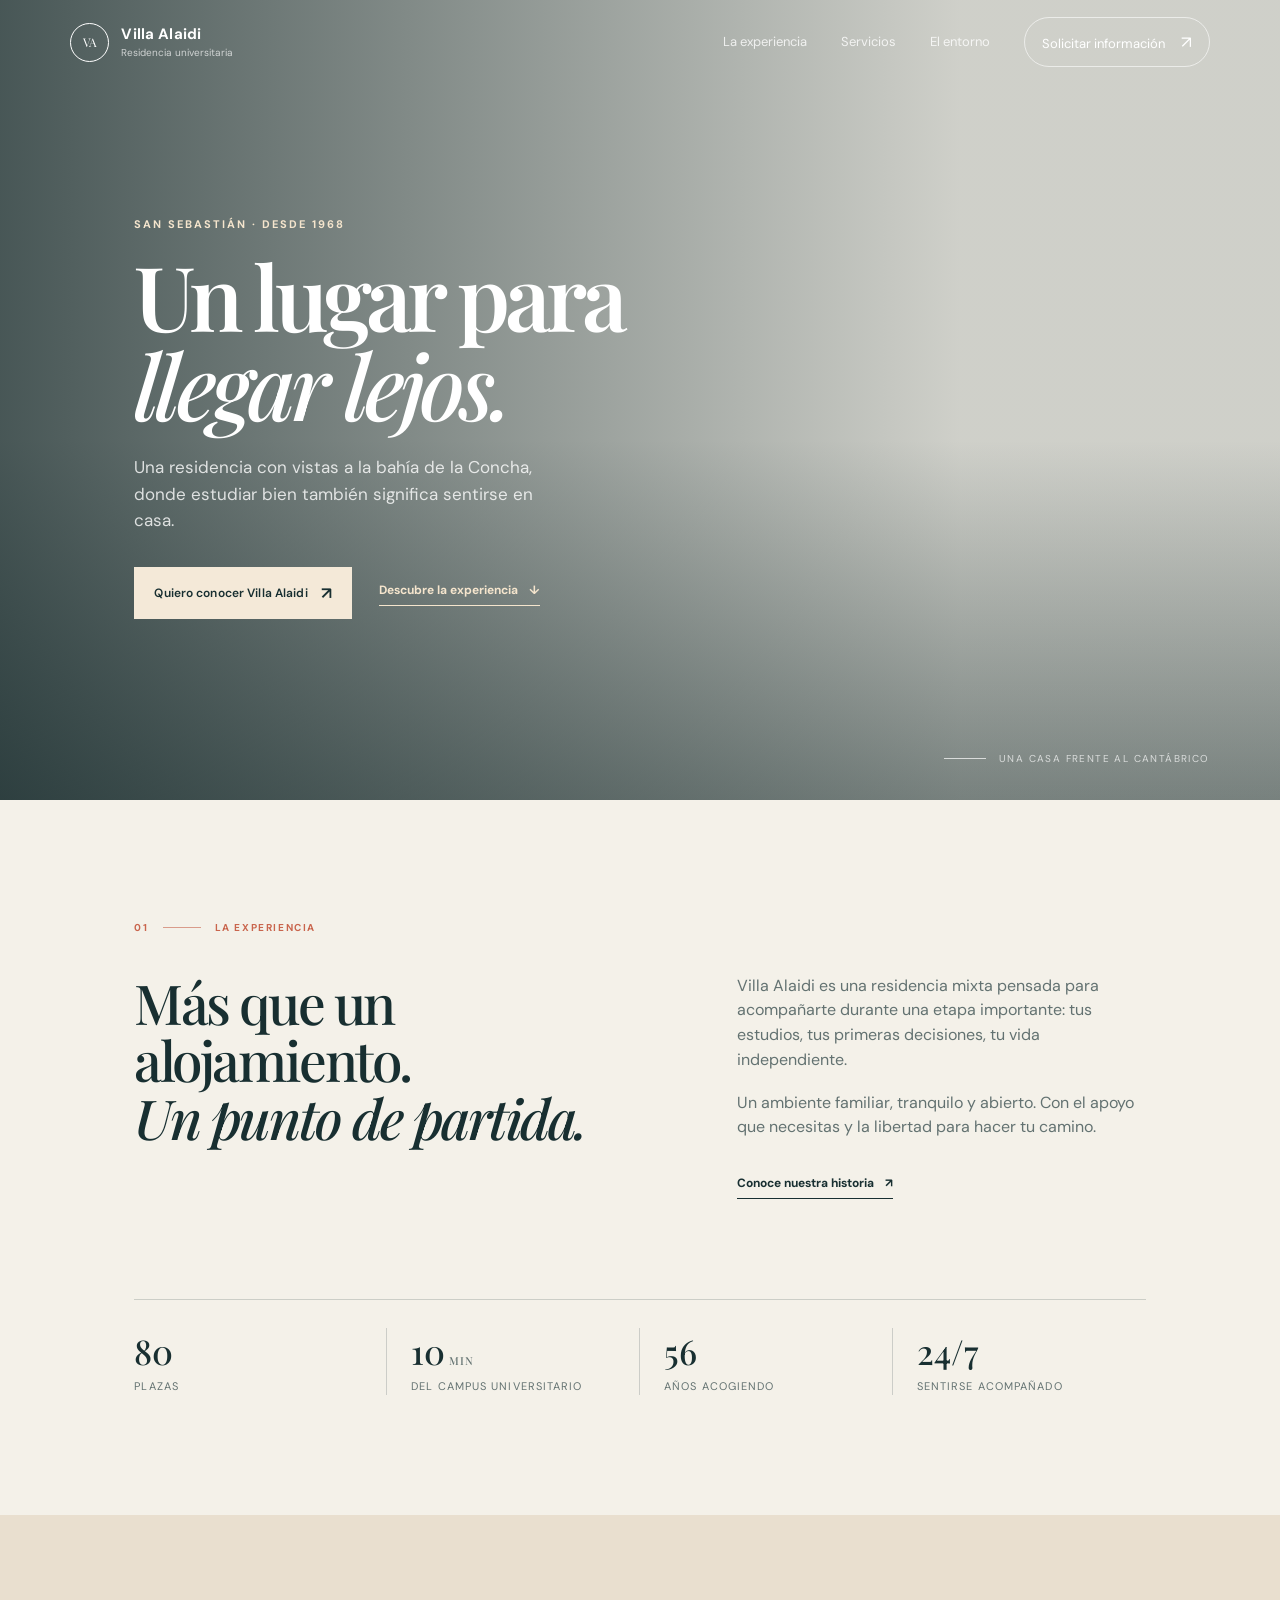
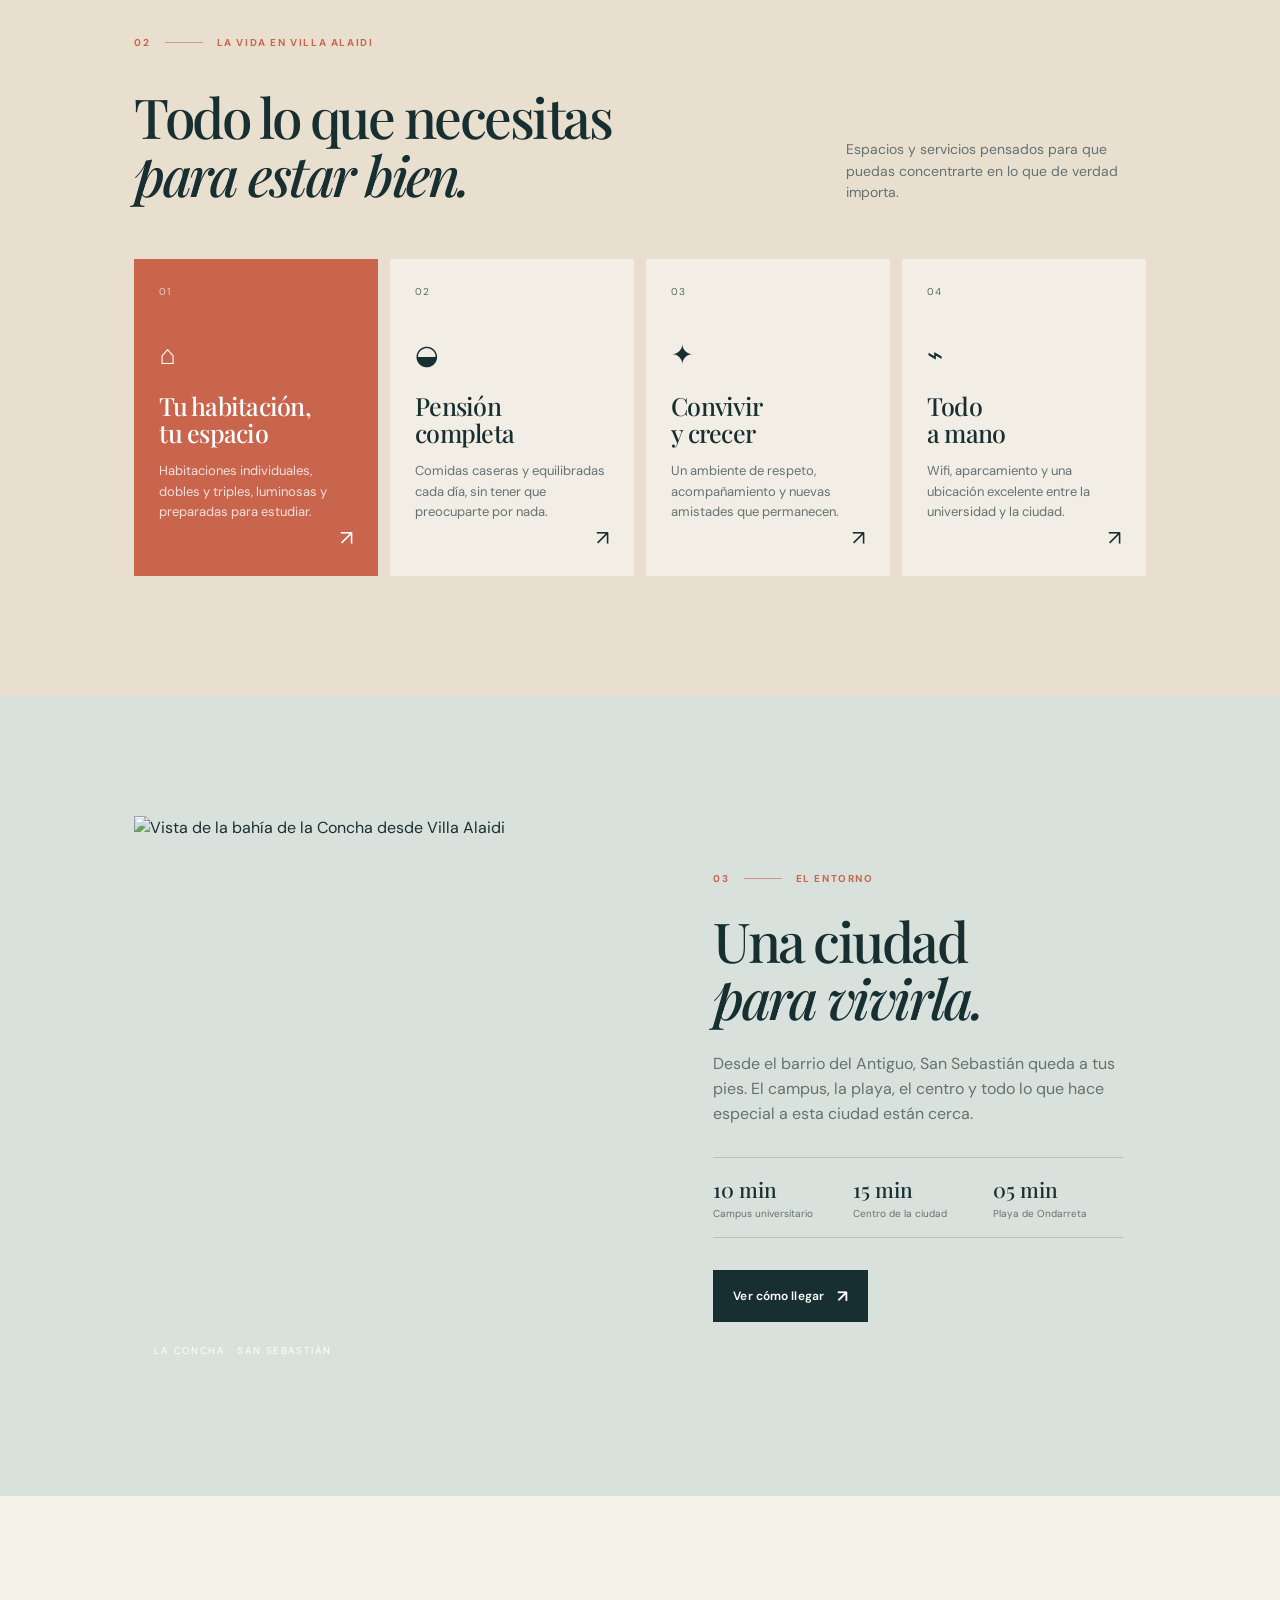
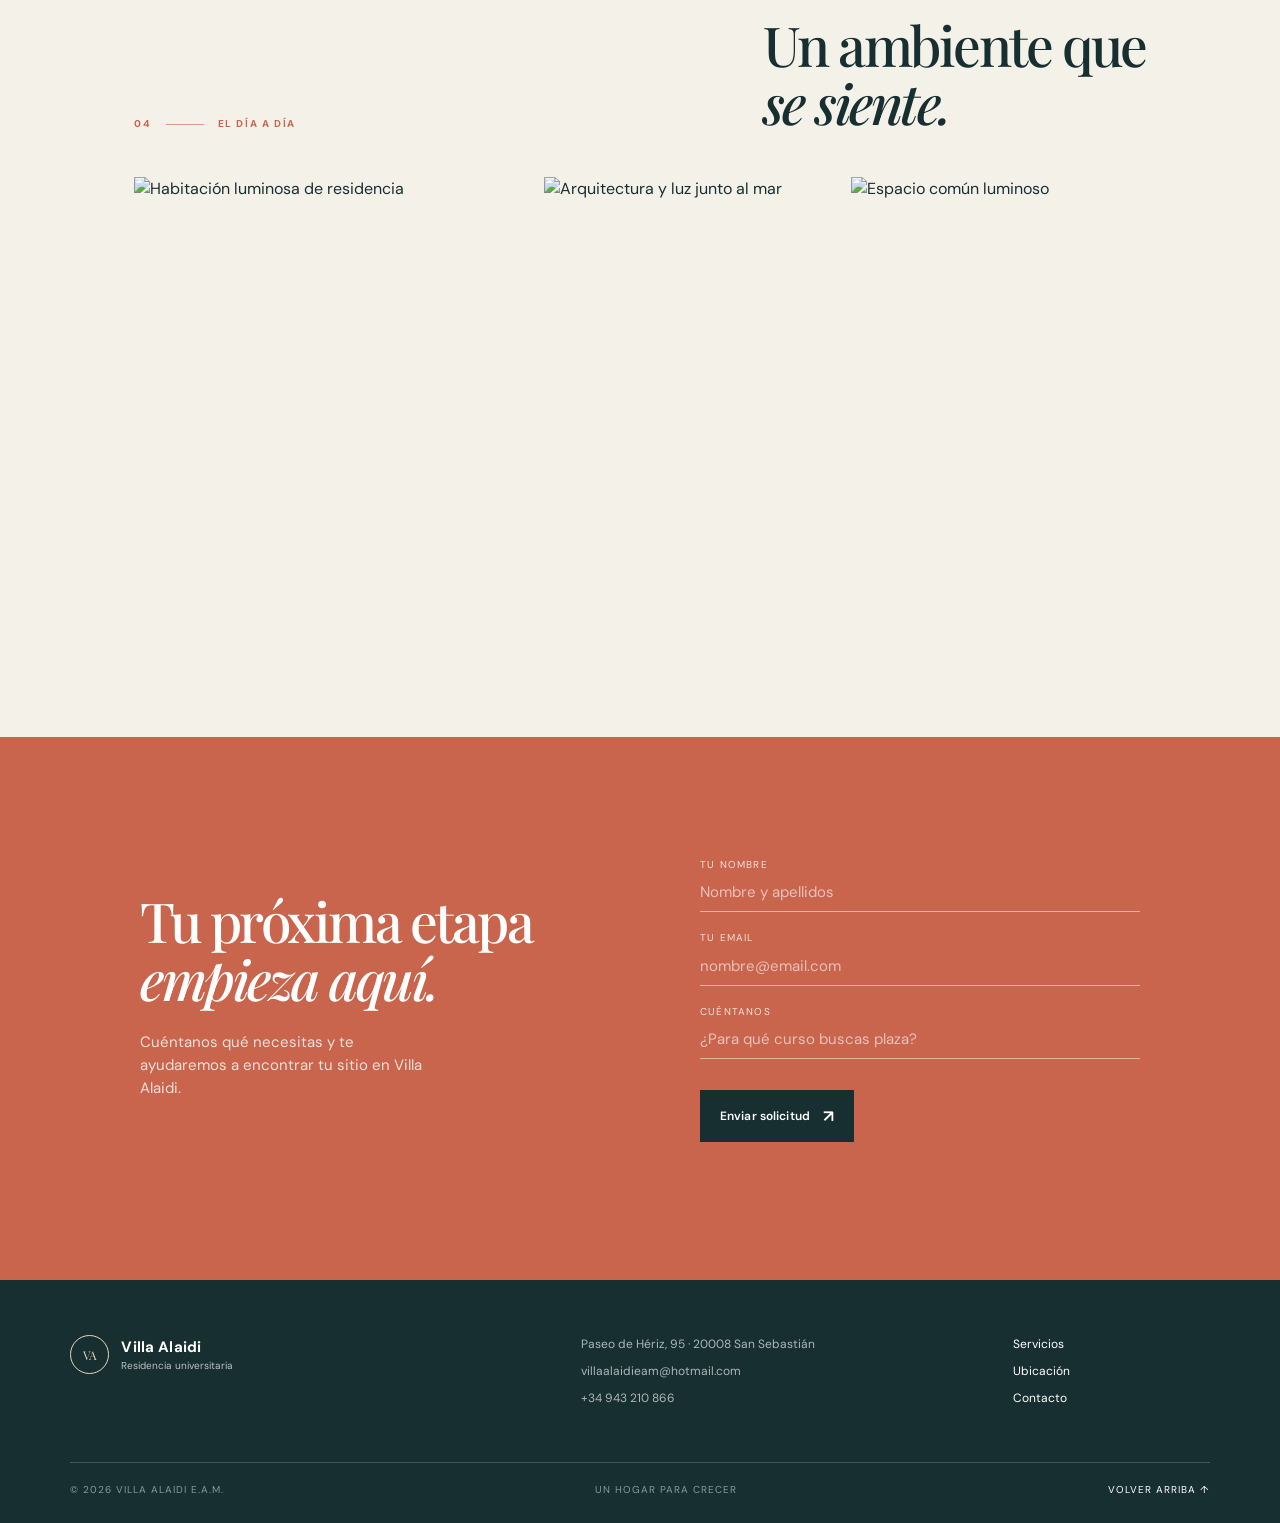
==== index.html @ e652804f "primera version" ====
<!doctype html>
<html lang="es">
<head>
  <meta charset="UTF-8">
  <meta name="viewport" content="width=device-width, initial-scale=1.0">
  <meta name="description" content="Villa Alaidi, residencia universitaria en San Sebastián. Más que alojamiento: un lugar para estudiar, convivir y crecer.">
  <title>Villa Alaidi | Residencia universitaria en San Sebastián</title>
  <link rel="preconnect" href="https://fonts.googleapis.com">
  <link rel="preconnect" href="https://fonts.gstatic.com" crossorigin>
  <link href="https://fonts.googleapis.com/css2?family=DM+Sans:wght@400;500;600;700&family=Playfair+Display:wght@500;600;700&display=swap" rel="stylesheet">
  <link rel="stylesheet" href="style.css">
</head>
<body>
  <header class="site-header" id="inicio">
    <a class="brand" href="#inicio" aria-label="Villa Alaidi, inicio">
      <span class="brand-mark" aria-hidden="true">VA</span>
      <span><strong>Villa Alaidi</strong><small>Residencia universitaria</small></span>
    </a>
    <button class="menu-toggle" aria-label="Abrir menú" aria-expanded="false"><span></span><span></span></button>
    <nav class="main-nav" aria-label="Navegación principal">
      <a href="#experiencia">La experiencia</a>
      <a href="#servicios">Servicios</a>
      <a href="#entorno">El entorno</a>
      <a class="nav-action" href="#contacto">Solicitar información <span aria-hidden="true">↗</span></a>
    </nav>
  </header>

  <main>
    <section class="hero">
      <div class="hero-image"></div>
      <div class="hero-overlay"></div>
      <div class="hero-content">
        <p class="eyebrow light">San Sebastián · Desde 1968</p>
        <h1>Un lugar para<br><em>llegar lejos.</em></h1>
        <p class="hero-copy">Una residencia con vistas a la bahía de la Concha, donde estudiar bien también significa sentirse en casa.</p>
        <div class="hero-actions">
          <a class="button button-light" href="#contacto">Quiero conocer Villa Alaidi <span>↗</span></a>
          <a class="text-link light" href="#experiencia">Descubre la experiencia <span>↓</span></a>
        </div>
      </div>
      <div class="hero-note"><span class="scroll-line"></span><span>Una casa frente al Cantábrico</span></div>
    </section>

    <section class="intro section-pad" id="experiencia">
      <div class="section-kicker"><span>01</span><span class="rule"></span><span>La experiencia</span></div>
      <div class="intro-grid">
        <div><h2>Más que un alojamiento.<br><em>Un punto de partida.</em></h2></div>
        <div class="intro-text"><p>Villa Alaidi es una residencia mixta pensada para acompañarte durante una etapa importante: tus estudios, tus primeras decisiones, tu vida independiente.</p><p>Un ambiente familiar, tranquilo y abierto. Con el apoyo que necesitas y la libertad para hacer tu camino.</p><a class="text-link dark" href="#contacto">Conoce nuestra historia <span>↗</span></a></div>
      </div>
      <div class="stat-row">
        <div class="stat"><strong>80</strong><span>plazas</span></div>
        <div class="stat"><strong>10<span class="unit"> min</span></strong><span>del campus universitario</span></div>
        <div class="stat"><strong>56</strong><span>años acogiendo</span></div>
        <div class="stat"><strong>24/7</strong><span>sentirse acompañado</span></div>
      </div>
    </section>

    <section class="services section-pad" id="servicios">
      <div class="section-kicker"><span>02</span><span class="rule"></span><span>La vida en Villa Alaidi</span></div>
      <div class="section-heading"><h2>Todo lo que necesitas<br><em>para estar bien.</em></h2><p>Espacios y servicios pensados para que puedas concentrarte en lo que de verdad importa.</p></div>
      <div class="service-grid">
        <article class="service-card featured"><span class="service-number">01</span><span class="service-icon">⌂</span><h3>Tu habitación,<br>tu espacio</h3><p>Habitaciones individuales, dobles y triples, luminosas y preparadas para estudiar.</p><a href="#contacto" aria-label="Saber más sobre habitaciones">↗</a></article>
        <article class="service-card"><span class="service-number">02</span><span class="service-icon">◒</span><h3>Pensión<br>completa</h3><p>Comidas caseras y equilibradas cada día, sin tener que preocuparte por nada.</p><a href="#contacto" aria-label="Saber más sobre pensión completa">↗</a></article>
        <article class="service-card"><span class="service-number">03</span><span class="service-icon">✦</span><h3>Convivir<br>y crecer</h3><p>Un ambiente de respeto, acompañamiento y nuevas amistades que permanecen.</p><a href="#contacto" aria-label="Saber más sobre convivencia">↗</a></article>
        <article class="service-card"><span class="service-number">04</span><span class="service-icon">⌁</span><h3>Todo<br>a mano</h3><p>Wifi, aparcamiento y una ubicación excelente entre la universidad y la ciudad.</p><a href="#contacto" aria-label="Saber más sobre ubicación y servicios">↗</a></article>
      </div>
    </section>

    <section class="place section-pad" id="entorno">
      <div class="place-image"><img src="https://www.villa-alaidi.com/images/panora01.jpg" alt="Vista de la bahía de la Concha desde Villa Alaidi" loading="lazy"><span class="image-label">La Concha · San Sebastián</span></div>
      <div class="place-copy"><div class="section-kicker"><span>03</span><span class="rule"></span><span>El entorno</span></div><h2>Una ciudad<br><em>para vivirla.</em></h2><p>Desde el barrio del Antiguo, San Sebastián queda a tus pies. El campus, la playa, el centro y todo lo que hace especial a esta ciudad están cerca.</p><div class="distance-list"><div><strong>10 min</strong><span>Campus universitario</span></div><div><strong>15 min</strong><span>Centro de la ciudad</span></div><div><strong>05 min</strong><span>Playa de Ondarreta</span></div></div><a class="button button-dark" href="https://maps.google.com/?q=Paseo+de+Hériz+95+San+Sebastián" target="_blank" rel="noreferrer">Ver cómo llegar <span>↗</span></a></div>
    </section>

    <section class="gallery section-pad"><div class="gallery-heading"><div class="section-kicker"><span>04</span><span class="rule"></span><span>El día a día</span></div><h2>Un ambiente que<br><em>se siente.</em></h2></div><div class="gallery-grid"><div class="gallery-tall"><img src="https://images.unsplash.com/photo-1522771739844-6a9f6d5f14af?auto=format&fit=crop&w=1000&q=85" alt="Habitación luminosa de residencia" loading="lazy"></div><div><img src="https://images.unsplash.com/photo-1518005020951-eccb494ad742?auto=format&fit=crop&w=1000&q=85" alt="Arquitectura y luz junto al mar" loading="lazy"></div><div><img src="https://images.unsplash.com/photo-1497366754035-f200968a6e72?auto=format&fit=crop&w=1000&q=85" alt="Espacio común luminoso" loading="lazy"></div></div></section>

    <section class="contact section-pad" id="contacto"><div class="contact-inner"><div><p class="eyebrow">¿Empezamos?</p><h2>Tu próxima etapa<br><em>empieza aquí.</em></h2><p class="contact-lead">Cuéntanos qué necesitas y te ayudaremos a encontrar tu sitio en Villa Alaidi.</p></div><form class="contact-form"><label>Tu nombre<input type="text" name="name" placeholder="Nombre y apellidos" required></label><label>Tu email<input type="email" name="email" placeholder="nombre@email.com" required></label><label>Cuéntanos<input type="text" name="message" placeholder="¿Para qué curso buscas plaza?" required></label><button class="button button-dark" type="submit">Enviar solicitud <span>↗</span></button><p class="form-note" role="status"></p></form></div></section>
  </main>

  <footer class="site-footer"><div class="footer-top"><a class="brand brand-footer" href="#inicio"><span class="brand-mark">VA</span><span><strong>Villa Alaidi</strong><small>Residencia universitaria</small></span></a><div class="footer-address"><span>Paseo de Hériz, 95 · 20008 San Sebastián</span><a href="mailto:villaalaidieam@hotmail.com">villaalaidieam@hotmail.com</a><a href="tel:+34943210866">+34 943 210 866</a></div><div class="footer-links"><a href="#servicios">Servicios</a><a href="#entorno">Ubicación</a><a href="#contacto">Contacto</a></div></div><div class="footer-bottom"><span>© <span id="year"></span> Villa Alaidi E.A.M.</span><span>Un hogar para crecer</span><a href="#inicio">Volver arriba ↑</a></div></footer>
  <script src="script.js"></script>
</body>
</html>
---- style.css ----
:root{--ink:#182f31;--muted:#637271;--paper:#f4f1e9;--sand:#e4d5bc;--coral:#c9654d;--line:rgba(24,47,49,.18);--serif:'Playfair Display',Georgia,serif;--sans:'DM Sans',sans-serif}*{box-sizing:border-box}html{scroll-behavior:smooth}body{margin:0;background:var(--paper);color:var(--ink);font-family:var(--sans);font-size:16px;line-height:1.55}a{color:inherit;text-decoration:none}img{display:block;width:100%;object-fit:cover}.site-header{height:84px;padding:0 5.5vw;display:flex;align-items:center;justify-content:space-between;position:absolute;z-index:5;top:0;left:0;right:0;color:#fff}.brand{display:flex;align-items:center;gap:12px}.brand-mark{width:39px;height:39px;border:1px solid currentColor;border-radius:50%;display:grid;place-items:center;font-family:var(--serif);font-size:12px;letter-spacing:-.04em}.brand strong,.brand small{display:block;line-height:1.1}.brand strong{font-size:15px;letter-spacing:.01em}.brand small{font-size:10px;opacity:.7;margin-top:4px}.main-nav{display:flex;align-items:center;gap:34px;font-size:13px}.main-nav>a:not(.nav-action){opacity:.8}.nav-action{border:1px solid rgba(255,255,255,.6);padding:11px 17px;border-radius:30px}.nav-action span,.button span{margin-left:13px;font-size:17px}.menu-toggle{display:none;background:none;border:0;color:inherit}.hero{height:min(800px,100vh);min-height:690px;position:relative;color:#fff;overflow:hidden}.hero-image{position:absolute;inset:0;background:url('https://www.villa-alaidi.com/images/panora01.jpg') center/cover;transform:scale(1.02)}.hero-overlay{position:absolute;inset:0;background:linear-gradient(90deg,rgba(14,35,37,.75),rgba(14,35,37,.16) 75%),linear-gradient(0deg,rgba(13,33,34,.45),transparent 45%)}.hero-content{position:absolute;top:27%;left:10.5%;max-width:620px}.eyebrow{font-size:11px;text-transform:uppercase;letter-spacing:.18em;font-weight:700;color:var(--coral);margin:0 0 18px}.light{color:#f5e5cd}.hero h1{font:600 clamp(54px,7vw,100px)/.99 var(--serif);letter-spacing:-.055em;margin:0 0 26px}.hero h1 em,.section-heading em,.intro h2 em,.place h2 em,.gallery h2 em,.contact h2 em{font-style:italic;font-weight:500}.hero-copy{max-width:400px;color:rgba(255,255,255,.8);font-size:17px;margin:0 0 34px}.hero-actions{display:flex;align-items:center;gap:27px}.button{display:inline-flex;align-items:center;justify-content:space-between;padding:15px 20px;border:0;font:600 12px var(--sans);cursor:pointer;letter-spacing:.01em}.button-light{background:#f4e9d8;color:var(--ink)}.button-dark{background:var(--ink);color:#fff}.text-link{font-size:12px;font-weight:700;display:inline-flex;gap:11px;align-items:center;border-bottom:1px solid currentColor;padding-bottom:5px}.hero-note{position:absolute;right:5.5%;bottom:34px;display:flex;gap:13px;align-items:center;font-size:10px;text-transform:uppercase;letter-spacing:.14em;color:rgba(255,255,255,.7)}.scroll-line{height:1px;width:42px;background:currentColor}.section-pad{padding:120px 10.5%}.section-kicker{display:flex;gap:14px;align-items:center;color:var(--coral);font-size:10px;text-transform:uppercase;letter-spacing:.16em;font-weight:700;margin-bottom:38px}.rule{height:1px;width:38px;background:var(--coral);opacity:.6}.intro{background:var(--paper)}.intro-grid{display:grid;grid-template-columns:1.2fr 1fr;gap:11%;margin-bottom:100px}.intro h2,.section-heading h2,.place h2,.gallery h2,.contact h2{font:500 clamp(40px,4.3vw,65px)/1.05 var(--serif);letter-spacing:-.045em;margin:0}.intro-text{max-width:440px;color:var(--muted);font-size:16px}.intro-text p{margin:0 0 18px}.text-link.dark{color:var(--ink);margin-top:16px}.stat-row{border-top:1px solid var(--line);display:grid;grid-template-columns:repeat(4,1fr);padding-top:28px}.stat{display:flex;flex-direction:column;gap:4px;border-right:1px solid var(--line);padding-left:24px}.stat:first-child{padding-left:0}.stat:last-child{border:0}.stat strong{font:500 34px var(--serif)}.stat .unit{font-size:16px}.stat span:last-child{font-size:11px;color:var(--muted);text-transform:uppercase;letter-spacing:.1em}.services{background:#e9dfcf}.section-heading{display:flex;justify-content:space-between;align-items:flex-end;margin-bottom:55px}.section-heading p{max-width:300px;margin:0;color:var(--muted);font-size:14px}.service-grid{display:grid;grid-template-columns:repeat(4,1fr);gap:12px}.service-card{min-height:310px;padding:25px 25px 22px;background:#f3eee5;position:relative;display:flex;flex-direction:column}.service-card.featured{background:var(--coral);color:#fff}.service-number{font-size:10px;letter-spacing:.1em;opacity:.7}.service-icon{font-size:27px;margin:34px 0 18px}.service-card h3{font:500 25px/1.06 var(--serif);letter-spacing:-.03em;margin:0 0 15px}.service-card p{color:var(--muted);font-size:13px;margin:0;max-width:190px}.featured p{color:rgba(255,255,255,.8)}.service-card>a{margin-top:auto;font-size:21px;align-self:flex-end}.place{display:grid;grid-template-columns:1.05fr .95fr;gap:10%;align-items:center;background:#d9e1dc}.place-image{position:relative}.place-image img{height:560px;filter:saturate(.8)}.image-label{position:absolute;bottom:18px;left:20px;color:#fff;font-size:10px;text-transform:uppercase;letter-spacing:.14em}.place-copy{max-width:410px}.place-copy .section-kicker{margin-bottom:25px}.place-copy h2{margin-bottom:25px}.place-copy>p{color:var(--muted);margin-bottom:30px}.distance-list{display:grid;grid-template-columns:repeat(3,1fr);border-top:1px solid var(--line);border-bottom:1px solid var(--line);padding:17px 0;margin-bottom:32px;gap:10px}.distance-list div{display:flex;flex-direction:column}.distance-list strong{font:500 21px var(--serif)}.distance-list span{font-size:10px;line-height:1.3;color:var(--muted);margin-top:4px}.gallery{background:#f4f1e9}.gallery-heading{display:flex;justify-content:space-between;align-items:end;margin-bottom:45px}.gallery-heading .section-kicker{margin:0}.gallery-grid{display:grid;grid-template-columns:1.35fr 1fr 1fr;gap:12px}.gallery-grid img{height:300px}.gallery-grid .gallery-tall img{height:440px}.gallery-grid>div{overflow:hidden}.gallery-grid img{transition:transform .5s}.gallery-grid div:hover img{transform:scale(1.04)}.contact{background:var(--coral);color:#fff}.contact-inner{display:grid;grid-template-columns:1fr 1fr;gap:12%;max-width:1000px;margin:auto}.contact h2{color:#fff;margin-bottom:23px}.contact-lead{max-width:300px;color:rgba(255,255,255,.8);font-size:15px}.contact-form{display:flex;flex-direction:column;gap:18px}.contact-form label{font-size:10px;text-transform:uppercase;letter-spacing:.12em;color:rgba(255,255,255,.8)}.contact-form input{display:block;width:100%;border:0;border-bottom:1px solid rgba(255,255,255,.5);background:transparent;padding:10px 0 9px;color:#fff;font:15px var(--sans);outline:0}.contact-form input::placeholder{color:rgba(255,255,255,.6)}.contact-form input:focus{border-color:#fff}.contact-form .button{align-self:flex-start;margin-top:13px}.form-note{font-size:12px;margin:0}.site-footer{background:var(--ink);color:#fff;padding:55px 5.5% 25px}.footer-top{display:grid;grid-template-columns:1.2fr 1fr .5fr;gap:40px;padding-bottom:55px}.footer-address,.footer-links{display:flex;flex-direction:column;gap:8px;color:rgba(255,255,255,.65);font-size:12px}.footer-links a{color:#fff}.footer-bottom{border-top:1px solid rgba(255,255,255,.18);padding-top:19px;display:flex;justify-content:space-between;color:rgba(255,255,255,.5);font-size:10px;text-transform:uppercase;letter-spacing:.1em}.footer-bottom a{color:#fff}.brand-footer{align-self:start}.brand-footer .brand-mark{color:var(--sand)}
@media(max-width:800px){.site-header{height:72px;padding:0 6%}.menu-toggle{display:flex;flex-direction:column;gap:5px;padding:10px}.menu-toggle span{display:block;width:23px;height:1px;background:currentColor}.main-nav{display:none;position:absolute;top:72px;left:0;right:0;background:var(--ink);padding:24px 6%;flex-direction:column;align-items:flex-start;gap:20px}.main-nav.open{display:flex}.nav-action{width:100%;text-align:center}.hero{min-height:680px}.hero-content{top:25%;left:8%;right:8%}.hero h1{font-size:61px}.hero-copy{font-size:15px;max-width:330px}.hero-actions{align-items:flex-start;flex-direction:column;gap:20px}.hero-note{right:8%;bottom:25px}.section-pad{padding:80px 8%}.intro-grid,.place,.contact-inner{grid-template-columns:1fr;gap:38px}.intro-grid{margin-bottom:65px}.intro h2,.section-heading h2,.place h2,.gallery h2,.contact h2{font-size:46px}.stat-row{grid-template-columns:repeat(2,1fr);gap:28px 0}.stat:nth-child(3){padding-left:0}.stat:nth-child(2){border-right:0}.section-heading{display:block}.section-heading p{margin-top:22px}.service-grid{grid-template-columns:repeat(2,1fr)}.service-card{min-height:280px;padding:20px}.service-card h3{font-size:22px}.place-image img{height:360px}.place-copy{max-width:none}.gallery-heading{display:block}.gallery-heading .section-kicker{margin-bottom:30px}.gallery-grid{grid-template-columns:1fr 1fr}.gallery-grid .gallery-tall{grid-column:span 2}.gallery-grid .gallery-tall img{height:310px}.gallery-grid img{height:220px}.contact-inner{gap:45px}.footer-top{grid-template-columns:1fr 1fr;gap:35px}.brand-footer{grid-column:span 2}.footer-bottom{gap:12px;flex-wrap:wrap}.footer-bottom span:nth-child(2){display:none}}
@media(max-width:440px){.hero h1{font-size:52px}.button{font-size:11px}.service-grid{grid-template-columns:1fr}.service-card{min-height:240px}.stat strong{font-size:29px}.stat span:last-child{font-size:9px}.footer-top{grid-template-columns:1fr}.brand-footer{grid-column:auto}.footer-links{margin-top:5px}}
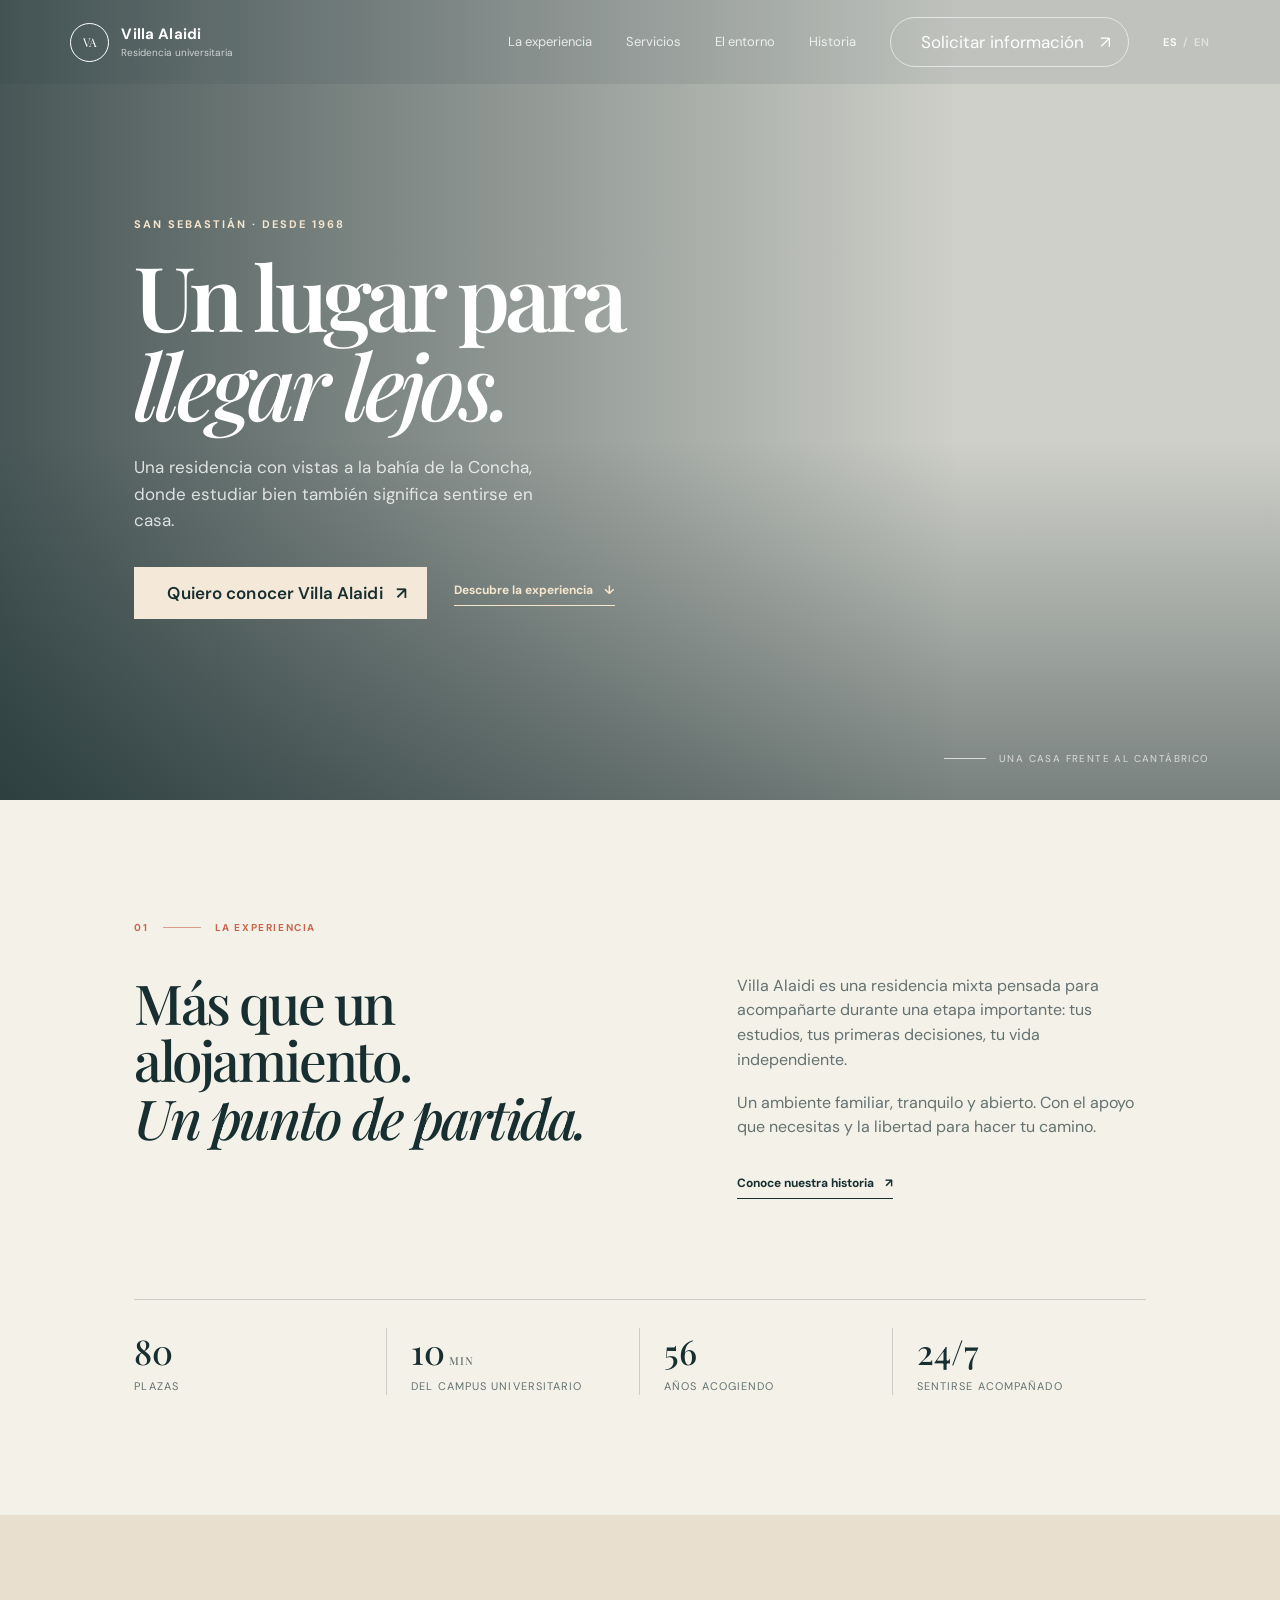
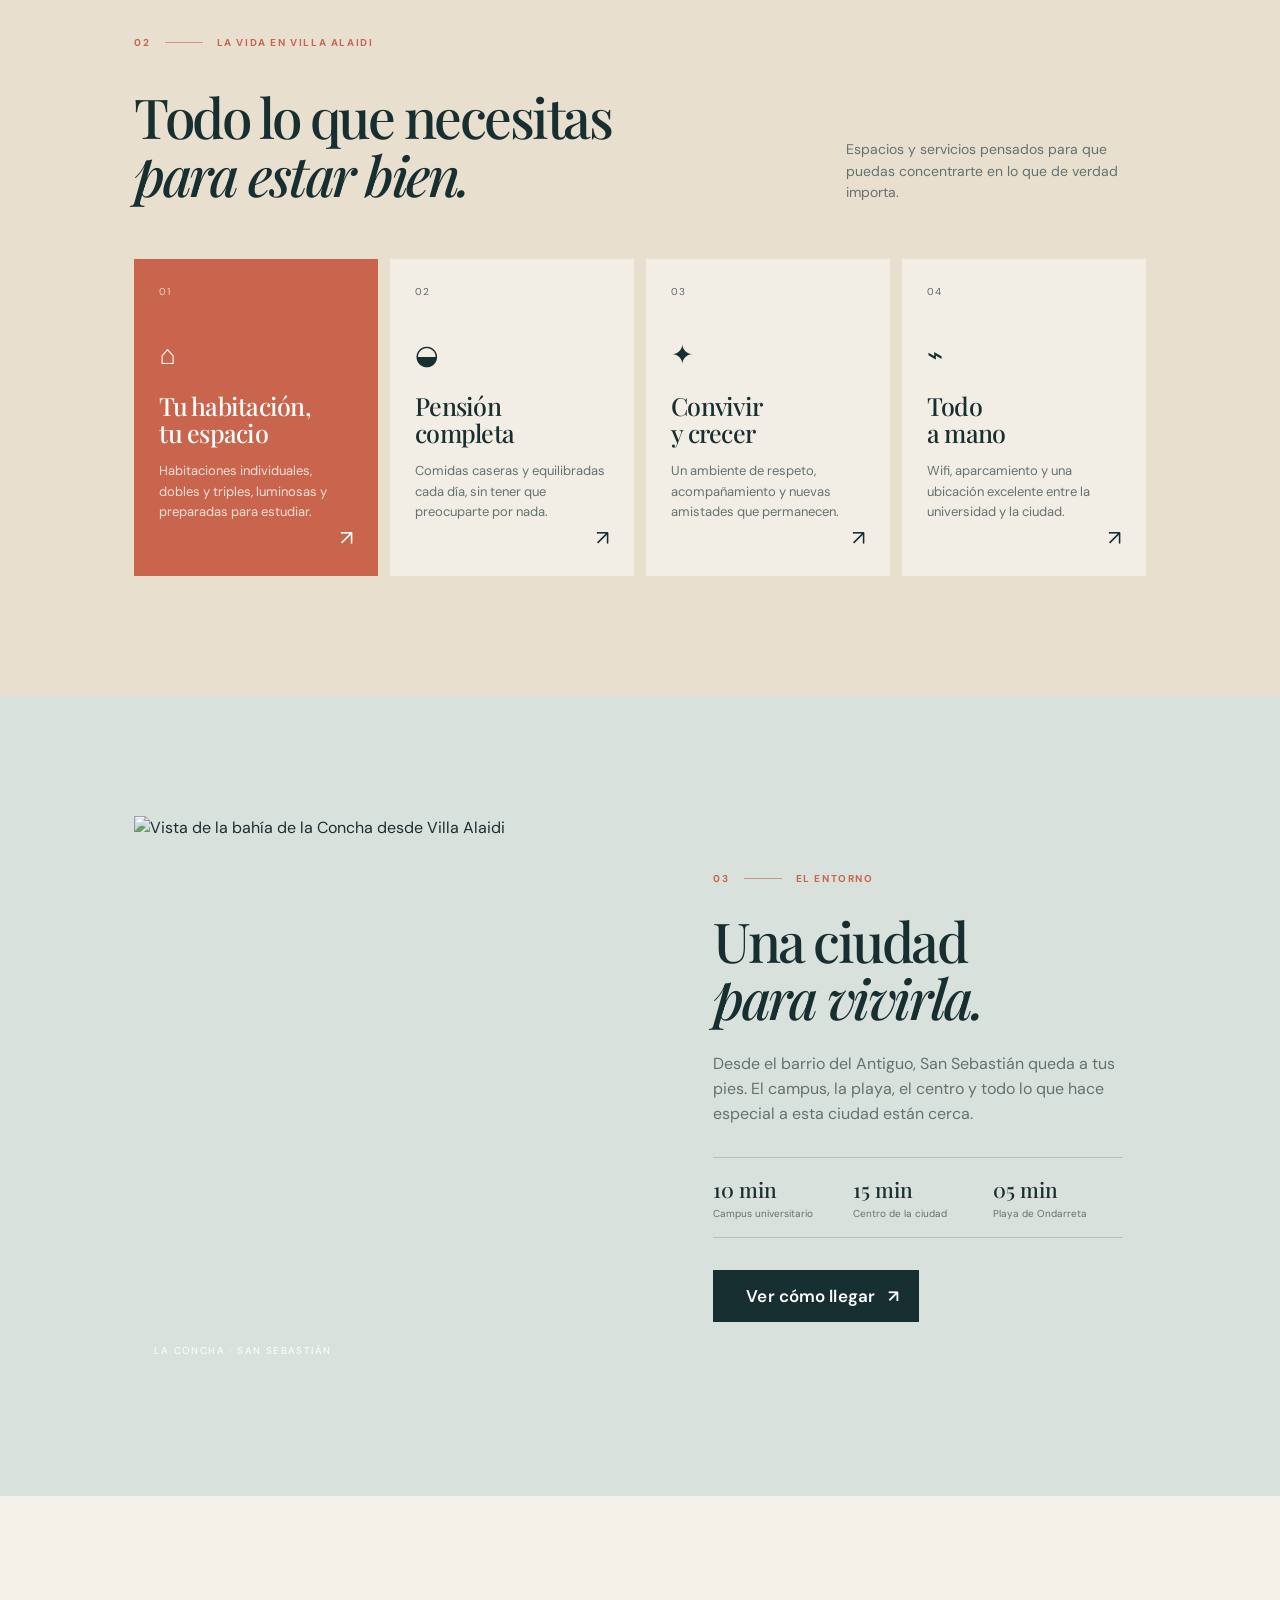
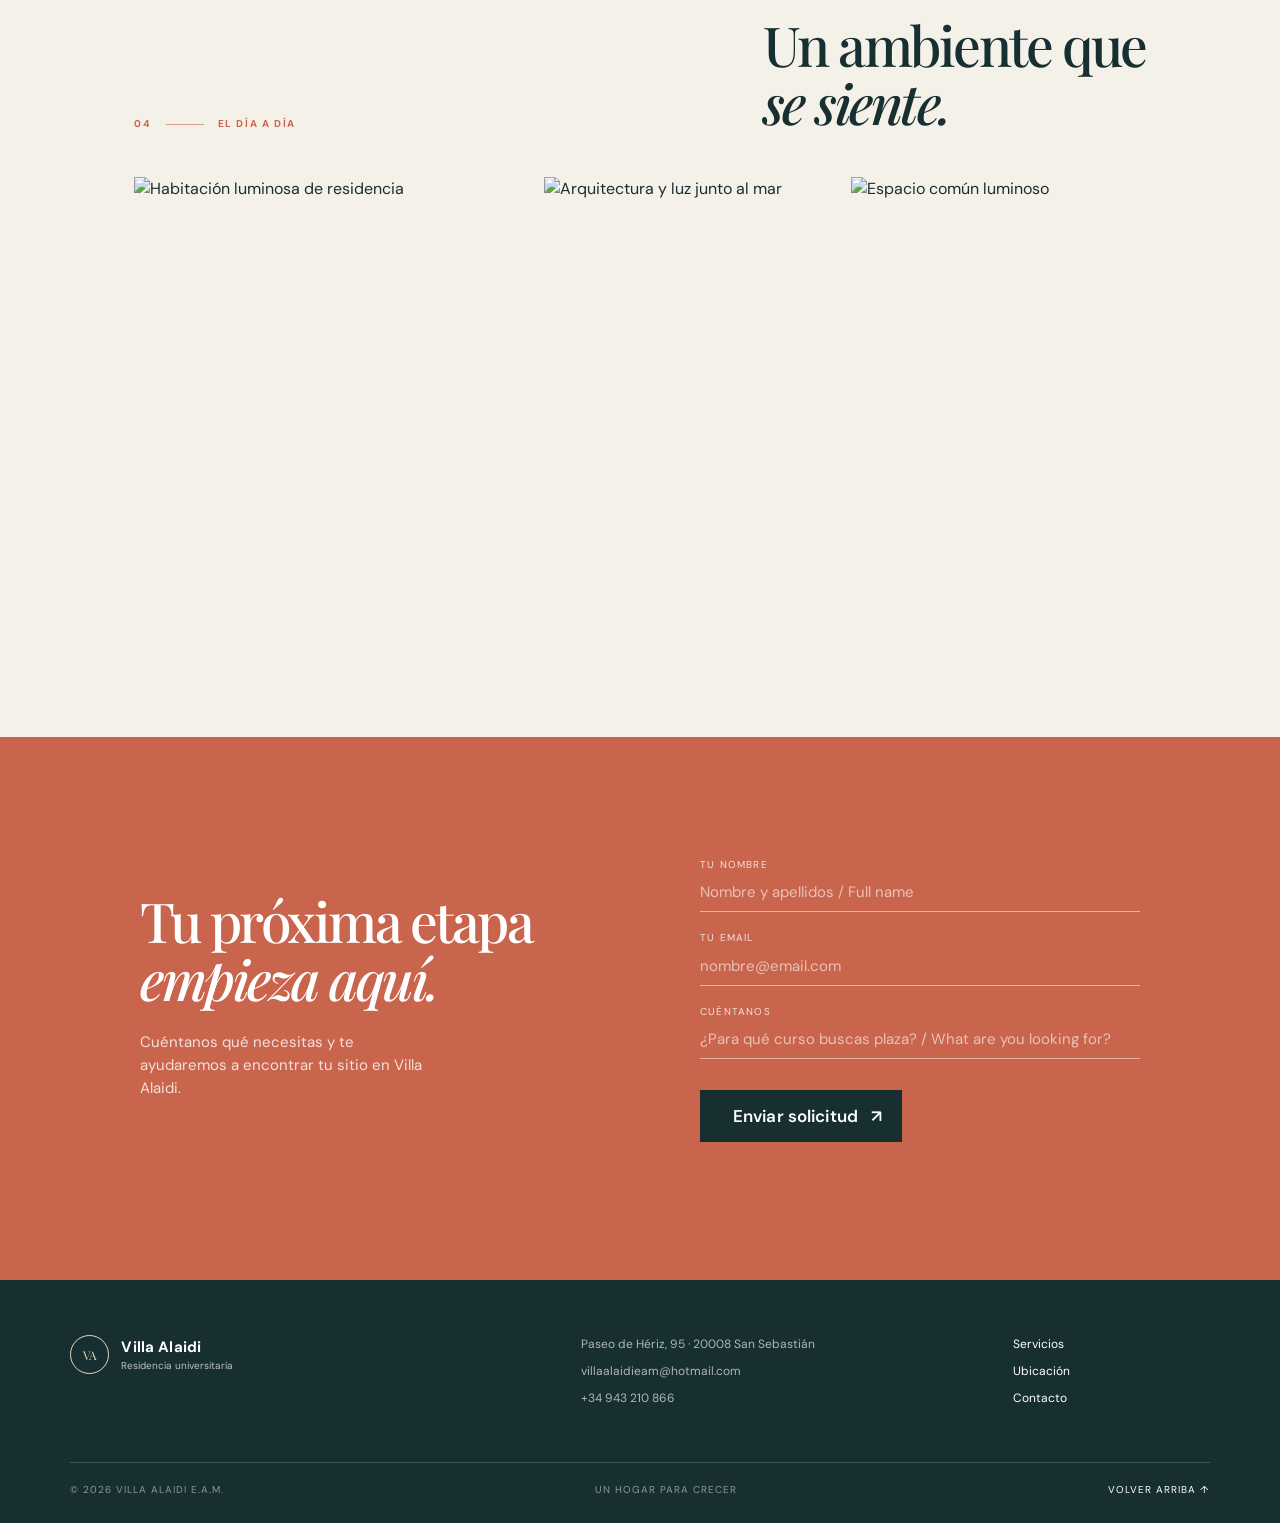
==== commit 8905fc29: "version multipagina y multiidioma" ====
--- a/index.html
+++ b/index.html
@@ -4,7 +4,7 @@
   <meta charset="UTF-8">
   <meta name="viewport" content="width=device-width, initial-scale=1.0">
   <meta name="description" content="Villa Alaidi, residencia universitaria en San Sebastián. Más que alojamiento: un lugar para estudiar, convivir y crecer.">
-  <title>Villa Alaidi | Residencia universitaria en San Sebastián</title>
+  <title>Villa Alaidi | University residence in San Sebastián</title>
   <link rel="preconnect" href="https://fonts.googleapis.com">
   <link rel="preconnect" href="https://fonts.gstatic.com" crossorigin>
   <link href="https://fonts.googleapis.com/css2?family=DM+Sans:wght@400;500;600;700&family=Playfair+Display:wght@500;600;700&display=swap" rel="stylesheet">
@@ -12,16 +12,18 @@
 </head>
 <body>
   <header class="site-header" id="inicio">
-    <a class="brand" href="#inicio" aria-label="Villa Alaidi, inicio">
+    <a class="brand" href="index.html" aria-label="Villa Alaidi, inicio">
       <span class="brand-mark" aria-hidden="true">VA</span>
-      <span><strong>Villa Alaidi</strong><small>Residencia universitaria</small></span>
+      <span><strong>Villa Alaidi</strong><small><span class="lang-es">Residencia universitaria</span><span class="lang-en">University residence</span></small></span>
     </a>
     <button class="menu-toggle" aria-label="Abrir menú" aria-expanded="false"><span></span><span></span></button>
     <nav class="main-nav" aria-label="Navegación principal">
-      <a href="#experiencia">La experiencia</a>
-      <a href="#servicios">Servicios</a>
-      <a href="#entorno">El entorno</a>
-      <a class="nav-action" href="#contacto">Solicitar información <span aria-hidden="true">↗</span></a>
+      <a href="index.html#experiencia"><span class="lang-es">La experiencia</span><span class="lang-en">The experience</span></a>
+      <a href="servicios.html"><span class="lang-es">Servicios</span><span class="lang-en">Services</span></a>
+      <a href="ubicacion.html"><span class="lang-es">El entorno</span><span class="lang-en">Location</span></a>
+      <a href="historia.html"><span class="lang-es">Historia</span><span class="lang-en">Our story</span></a>
+      <a class="nav-action" href="contacto.html"><span class="lang-es">Solicitar información</span><span class="lang-en">Request information</span> <span aria-hidden="true">↗</span></a>
+      <button class="lang-toggle" type="button" aria-label="Switch language"><span>ES</span><i>/</i><span>EN</span></button>
     </nav>
   </header>
 
@@ -30,53 +32,53 @@
       <div class="hero-image"></div>
       <div class="hero-overlay"></div>
       <div class="hero-content">
-        <p class="eyebrow light">San Sebastián · Desde 1968</p>
-        <h1>Un lugar para<br><em>llegar lejos.</em></h1>
-        <p class="hero-copy">Una residencia con vistas a la bahía de la Concha, donde estudiar bien también significa sentirse en casa.</p>
+        <p class="eyebrow light"><span class="lang-es">San Sebastián · Desde 1968</span><span class="lang-en">San Sebastián · Since 1968</span></p>
+        <h1><span class="lang-es">Un lugar para<br><em>llegar lejos.</em></span><span class="lang-en">A place to<br><em>go further.</em></span></h1>
+        <p class="hero-copy"><span class="lang-es">Una residencia con vistas a la bahía de la Concha, donde estudiar bien también significa sentirse en casa.</span><span class="lang-en">A residence overlooking La Concha Bay, where doing well also means feeling at home.</span></p>
         <div class="hero-actions">
-          <a class="button button-light" href="#contacto">Quiero conocer Villa Alaidi <span>↗</span></a>
-          <a class="text-link light" href="#experiencia">Descubre la experiencia <span>↓</span></a>
+          <a class="button button-light" href="contacto.html"><span class="lang-es">Quiero conocer Villa Alaidi</span><span class="lang-en">Discover Villa Alaidi</span> <span>↗</span></a>
+          <a class="text-link light" href="#experiencia"><span class="lang-es">Descubre la experiencia</span><span class="lang-en">Explore the experience</span> <span>↓</span></a>
         </div>
       </div>
-      <div class="hero-note"><span class="scroll-line"></span><span>Una casa frente al Cantábrico</span></div>
+      <div class="hero-note"><span class="scroll-line"></span><span class="lang-es">Una casa frente al Cantábrico</span><span class="lang-en">A home by the Cantabrian Sea</span></div>
     </section>
 
     <section class="intro section-pad" id="experiencia">
       <div class="section-kicker"><span>01</span><span class="rule"></span><span>La experiencia</span></div>
       <div class="intro-grid">
-        <div><h2>Más que un alojamiento.<br><em>Un punto de partida.</em></h2></div>
-        <div class="intro-text"><p>Villa Alaidi es una residencia mixta pensada para acompañarte durante una etapa importante: tus estudios, tus primeras decisiones, tu vida independiente.</p><p>Un ambiente familiar, tranquilo y abierto. Con el apoyo que necesitas y la libertad para hacer tu camino.</p><a class="text-link dark" href="#contacto">Conoce nuestra historia <span>↗</span></a></div>
+        <div><h2><span class="lang-es">Más que un alojamiento.<br><em>Un punto de partida.</em></span><span class="lang-en">More than a residence.<br><em>A place to begin.</em></span></h2></div>
+        <div class="intro-text"><p><span class="lang-es">Villa Alaidi es una residencia mixta pensada para acompañarte durante una etapa importante: tus estudios, tus primeras decisiones, tu vida independiente.</span><span class="lang-en">Villa Alaidi is a mixed residence designed to support you through an important stage: your studies, first decisions and independent life.</span></p><p><span class="lang-es">Un ambiente familiar, tranquilo y abierto. Con el apoyo que necesitas y la libertad para hacer tu camino.</span><span class="lang-en">A welcoming, calm and open atmosphere. With the support you need and the freedom to find your own way.</span></p><a class="text-link dark" href="historia.html"><span class="lang-es">Conoce nuestra historia</span><span class="lang-en">Discover our story</span> <span>↗</span></a></div>
       </div>
       <div class="stat-row">
-        <div class="stat"><strong>80</strong><span>plazas</span></div>
-        <div class="stat"><strong>10<span class="unit"> min</span></strong><span>del campus universitario</span></div>
-        <div class="stat"><strong>56</strong><span>años acogiendo</span></div>
-        <div class="stat"><strong>24/7</strong><span>sentirse acompañado</span></div>
+        <div class="stat"><strong>80</strong><span><span class="lang-es">plazas</span><span class="lang-en">places</span></span></div>
+        <div class="stat"><strong>10<span class="unit"> min</span></strong><span><span class="lang-es">del campus universitario</span><span class="lang-en">to the university campus</span></span></div>
+        <div class="stat"><strong>56</strong><span><span class="lang-es">años acogiendo</span><span class="lang-en">years welcoming students</span></span></div>
+        <div class="stat"><strong>24/7</strong><span><span class="lang-es">sentirse acompañado</span><span class="lang-en">always supported</span></span></div>
       </div>
     </section>
 
     <section class="services section-pad" id="servicios">
-      <div class="section-kicker"><span>02</span><span class="rule"></span><span>La vida en Villa Alaidi</span></div>
-      <div class="section-heading"><h2>Todo lo que necesitas<br><em>para estar bien.</em></h2><p>Espacios y servicios pensados para que puedas concentrarte en lo que de verdad importa.</p></div>
+      <div class="section-kicker"><span>02</span><span class="rule"></span><span><span class="lang-es">La vida en Villa Alaidi</span><span class="lang-en">Life at Villa Alaidi</span></span></div>
+      <div class="section-heading"><h2><span class="lang-es">Todo lo que necesitas<br><em>para estar bien.</em></span><span class="lang-en">Everything you need<br><em>to feel at home.</em></span></h2><p><span class="lang-es">Espacios y servicios pensados para que puedas concentrarte en lo que de verdad importa.</span><span class="lang-en">Thoughtful spaces and services so you can focus on what really matters.</span></p></div>
       <div class="service-grid">
-        <article class="service-card featured"><span class="service-number">01</span><span class="service-icon">⌂</span><h3>Tu habitación,<br>tu espacio</h3><p>Habitaciones individuales, dobles y triples, luminosas y preparadas para estudiar.</p><a href="#contacto" aria-label="Saber más sobre habitaciones">↗</a></article>
-        <article class="service-card"><span class="service-number">02</span><span class="service-icon">◒</span><h3>Pensión<br>completa</h3><p>Comidas caseras y equilibradas cada día, sin tener que preocuparte por nada.</p><a href="#contacto" aria-label="Saber más sobre pensión completa">↗</a></article>
-        <article class="service-card"><span class="service-number">03</span><span class="service-icon">✦</span><h3>Convivir<br>y crecer</h3><p>Un ambiente de respeto, acompañamiento y nuevas amistades que permanecen.</p><a href="#contacto" aria-label="Saber más sobre convivencia">↗</a></article>
-        <article class="service-card"><span class="service-number">04</span><span class="service-icon">⌁</span><h3>Todo<br>a mano</h3><p>Wifi, aparcamiento y una ubicación excelente entre la universidad y la ciudad.</p><a href="#contacto" aria-label="Saber más sobre ubicación y servicios">↗</a></article>
+        <article class="service-card featured"><span class="service-number">01</span><span class="service-icon">⌂</span><h3><span class="lang-es">Tu habitación,<br>tu espacio</span><span class="lang-en">Your room,<br>your space</span></h3><p><span class="lang-es">Habitaciones individuales, dobles y triples, luminosas y preparadas para estudiar.</span><span class="lang-en">Bright single, double and triple rooms, ready for studying.</span></p><a href="servicios.html" aria-label="Saber más sobre habitaciones">↗</a></article>
+        <article class="service-card"><span class="service-number">02</span><span class="service-icon">◒</span><h3><span class="lang-es">Pensión<br>completa</span><span class="lang-en">Full<br>board</span></h3><p><span class="lang-es">Comidas caseras y equilibradas cada día, sin tener que preocuparte por nada.</span><span class="lang-en">Homemade, balanced meals every day, with nothing to worry about.</span></p><a href="servicios.html" aria-label="Saber más sobre pensión completa">↗</a></article>
+        <article class="service-card"><span class="service-number">03</span><span class="service-icon">✦</span><h3><span class="lang-es">Convivir<br>y crecer</span><span class="lang-en">Live<br>and grow</span></h3><p><span class="lang-es">Un ambiente de respeto, acompañamiento y nuevas amistades que permanecen.</span><span class="lang-en">A respectful atmosphere, support and friendships that last.</span></p><a href="historia.html" aria-label="Saber más sobre convivencia">↗</a></article>
+        <article class="service-card"><span class="service-number">04</span><span class="service-icon">⌁</span><h3><span class="lang-es">Todo<br>a mano</span><span class="lang-en">Close<br>to everything</span></h3><p><span class="lang-es">Wifi, aparcamiento y una ubicación excelente entre la universidad y la ciudad.</span><span class="lang-en">Wifi, parking and a great location between university and the city.</span></p><a href="ubicacion.html" aria-label="Saber más sobre ubicación y servicios">↗</a></article>
       </div>
     </section>
 
     <section class="place section-pad" id="entorno">
       <div class="place-image"><img src="https://www.villa-alaidi.com/images/panora01.jpg" alt="Vista de la bahía de la Concha desde Villa Alaidi" loading="lazy"><span class="image-label">La Concha · San Sebastián</span></div>
-      <div class="place-copy"><div class="section-kicker"><span>03</span><span class="rule"></span><span>El entorno</span></div><h2>Una ciudad<br><em>para vivirla.</em></h2><p>Desde el barrio del Antiguo, San Sebastián queda a tus pies. El campus, la playa, el centro y todo lo que hace especial a esta ciudad están cerca.</p><div class="distance-list"><div><strong>10 min</strong><span>Campus universitario</span></div><div><strong>15 min</strong><span>Centro de la ciudad</span></div><div><strong>05 min</strong><span>Playa de Ondarreta</span></div></div><a class="button button-dark" href="https://maps.google.com/?q=Paseo+de+Hériz+95+San+Sebastián" target="_blank" rel="noreferrer">Ver cómo llegar <span>↗</span></a></div>
+      <div class="place-copy"><div class="section-kicker"><span>03</span><span class="rule"></span><span><span class="lang-es">El entorno</span><span class="lang-en">The location</span></span></div><h2><span class="lang-es">Una ciudad<br><em>para vivirla.</em></span><span class="lang-en">A city<br><em>made to be lived.</em></span></h2><p><span class="lang-es">Desde el barrio del Antiguo, San Sebastián queda a tus pies. El campus, la playa, el centro y todo lo que hace especial a esta ciudad están cerca.</span><span class="lang-en">From the Antiguo neighbourhood, San Sebastián is yours to explore. Campus, beach and city centre are all close by.</span></p><div class="distance-list"><div><strong>10 min</strong><span><span class="lang-es">Campus universitario</span><span class="lang-en">University campus</span></span></div><div><strong>15 min</strong><span><span class="lang-es">Centro de la ciudad</span><span class="lang-en">City centre</span></span></div><div><strong>05 min</strong><span><span class="lang-es">Playa de Ondarreta</span><span class="lang-en">Ondarreta beach</span></span></div></div><a class="button button-dark" href="ubicacion.html"><span class="lang-es">Ver cómo llegar</span><span class="lang-en">Find your way here</span> <span>↗</span></a></div>
     </section>
 
-    <section class="gallery section-pad"><div class="gallery-heading"><div class="section-kicker"><span>04</span><span class="rule"></span><span>El día a día</span></div><h2>Un ambiente que<br><em>se siente.</em></h2></div><div class="gallery-grid"><div class="gallery-tall"><img src="https://images.unsplash.com/photo-1522771739844-6a9f6d5f14af?auto=format&fit=crop&w=1000&q=85" alt="Habitación luminosa de residencia" loading="lazy"></div><div><img src="https://images.unsplash.com/photo-1518005020951-eccb494ad742?auto=format&fit=crop&w=1000&q=85" alt="Arquitectura y luz junto al mar" loading="lazy"></div><div><img src="https://images.unsplash.com/photo-1497366754035-f200968a6e72?auto=format&fit=crop&w=1000&q=85" alt="Espacio común luminoso" loading="lazy"></div></div></section>
+    <section class="gallery section-pad"><div class="gallery-heading"><div class="section-kicker"><span>04</span><span class="rule"></span><span><span class="lang-es">El día a día</span><span class="lang-en">Everyday life</span></span></div><h2><span class="lang-es">Un ambiente que<br><em>se siente.</em></span><span class="lang-en">An atmosphere<br><em>you can feel.</em></span></h2></div><div class="gallery-grid"><div class="gallery-tall"><img src="https://images.unsplash.com/photo-1522771739844-6a9f6d5f14af?auto=format&fit=crop&w=1000&q=85" alt="Habitación luminosa de residencia" loading="lazy"></div><div><img src="https://images.unsplash.com/photo-1518005020951-eccb494ad742?auto=format&fit=crop&w=1000&q=85" alt="Arquitectura y luz junto al mar" loading="lazy"></div><div><img src="https://images.unsplash.com/photo-1497366754035-f200968a6e72?auto=format&fit=crop&w=1000&q=85" alt="Espacio común luminoso" loading="lazy"></div></div></section>
 
-    <section class="contact section-pad" id="contacto"><div class="contact-inner"><div><p class="eyebrow">¿Empezamos?</p><h2>Tu próxima etapa<br><em>empieza aquí.</em></h2><p class="contact-lead">Cuéntanos qué necesitas y te ayudaremos a encontrar tu sitio en Villa Alaidi.</p></div><form class="contact-form"><label>Tu nombre<input type="text" name="name" placeholder="Nombre y apellidos" required></label><label>Tu email<input type="email" name="email" placeholder="nombre@email.com" required></label><label>Cuéntanos<input type="text" name="message" placeholder="¿Para qué curso buscas plaza?" required></label><button class="button button-dark" type="submit">Enviar solicitud <span>↗</span></button><p class="form-note" role="status"></p></form></div></section>
+    <section class="contact section-pad" id="contacto"><div class="contact-inner"><div><p class="eyebrow"><span class="lang-es">¿Empezamos?</span><span class="lang-en">Shall we begin?</span></p><h2><span class="lang-es">Tu próxima etapa<br><em>empieza aquí.</em></span><span class="lang-en">Your next chapter<br><em>starts here.</em></span></h2><p class="contact-lead"><span class="lang-es">Cuéntanos qué necesitas y te ayudaremos a encontrar tu sitio en Villa Alaidi.</span><span class="lang-en">Tell us what you need and we will help you find your place at Villa Alaidi.</span></p></div><form class="contact-form"><label><span class="lang-es">Tu nombre</span><span class="lang-en">Your name</span><input type="text" name="name" placeholder="Nombre y apellidos / Full name" required></label><label><span class="lang-es">Tu email</span><span class="lang-en">Your email</span><input type="email" name="email" placeholder="nombre@email.com" required></label><label><span class="lang-es">Cuéntanos</span><span class="lang-en">Tell us more</span><input type="text" name="message" placeholder="¿Para qué curso buscas plaza? / What are you looking for?" required></label><button class="button button-dark" type="submit"><span class="lang-es">Enviar solicitud</span><span class="lang-en">Send request</span> <span>↗</span></button><p class="form-note" role="status"></p></form></div></section>
   </main>
 
-  <footer class="site-footer"><div class="footer-top"><a class="brand brand-footer" href="#inicio"><span class="brand-mark">VA</span><span><strong>Villa Alaidi</strong><small>Residencia universitaria</small></span></a><div class="footer-address"><span>Paseo de Hériz, 95 · 20008 San Sebastián</span><a href="mailto:villaalaidieam@hotmail.com">villaalaidieam@hotmail.com</a><a href="tel:+34943210866">+34 943 210 866</a></div><div class="footer-links"><a href="#servicios">Servicios</a><a href="#entorno">Ubicación</a><a href="#contacto">Contacto</a></div></div><div class="footer-bottom"><span>© <span id="year"></span> Villa Alaidi E.A.M.</span><span>Un hogar para crecer</span><a href="#inicio">Volver arriba ↑</a></div></footer>
+  <footer class="site-footer"><div class="footer-top"><a class="brand brand-footer" href="index.html"><span class="brand-mark">VA</span><span><strong>Villa Alaidi</strong><small><span class="lang-es">Residencia universitaria</span><span class="lang-en">University residence</span></small></span></a><div class="footer-address"><span>Paseo de Hériz, 95 · 20008 San Sebastián</span><a href="mailto:villaalaidieam@hotmail.com">villaalaidieam@hotmail.com</a><a href="tel:+34943210866">+34 943 210 866</a></div><div class="footer-links"><a href="servicios.html"><span class="lang-es">Servicios</span><span class="lang-en">Services</span></a><a href="ubicacion.html"><span class="lang-es">Ubicación</span><span class="lang-en">Location</span></a><a href="contacto.html"><span class="lang-es">Contacto</span><span class="lang-en">Contact</span></a></div></div><div class="footer-bottom"><span>© <span id="year"></span> Villa Alaidi E.A.M.</span><span><span class="lang-es">Un hogar para crecer</span><span class="lang-en">A home to grow</span></span><a href="#inicio"><span class="lang-es">Volver arriba ↑</span><span class="lang-en">Back to top ↑</span></a></div></footer>
   <script src="script.js"></script>
 </body>
 </html>
--- a/style.css
+++ b/style.css
@@ -1,3 +1,7 @@
 :root{--ink:#182f31;--muted:#637271;--paper:#f4f1e9;--sand:#e4d5bc;--coral:#c9654d;--line:rgba(24,47,49,.18);--serif:'Playfair Display',Georgia,serif;--sans:'DM Sans',sans-serif}*{box-sizing:border-box}html{scroll-behavior:smooth}body{margin:0;background:var(--paper);color:var(--ink);font-family:var(--sans);font-size:16px;line-height:1.55}a{color:inherit;text-decoration:none}img{display:block;width:100%;object-fit:cover}.site-header{height:84px;padding:0 5.5vw;display:flex;align-items:center;justify-content:space-between;position:absolute;z-index:5;top:0;left:0;right:0;color:#fff}.brand{display:flex;align-items:center;gap:12px}.brand-mark{width:39px;height:39px;border:1px solid currentColor;border-radius:50%;display:grid;place-items:center;font-family:var(--serif);font-size:12px;letter-spacing:-.04em}.brand strong,.brand small{display:block;line-height:1.1}.brand strong{font-size:15px;letter-spacing:.01em}.brand small{font-size:10px;opacity:.7;margin-top:4px}.main-nav{display:flex;align-items:center;gap:34px;font-size:13px}.main-nav>a:not(.nav-action){opacity:.8}.nav-action{border:1px solid rgba(255,255,255,.6);padding:11px 17px;border-radius:30px}.nav-action span,.button span{margin-left:13px;font-size:17px}.menu-toggle{display:none;background:none;border:0;color:inherit}.hero{height:min(800px,100vh);min-height:690px;position:relative;color:#fff;overflow:hidden}.hero-image{position:absolute;inset:0;background:url('https://www.villa-alaidi.com/images/panora01.jpg') center/cover;transform:scale(1.02)}.hero-overlay{position:absolute;inset:0;background:linear-gradient(90deg,rgba(14,35,37,.75),rgba(14,35,37,.16) 75%),linear-gradient(0deg,rgba(13,33,34,.45),transparent 45%)}.hero-content{position:absolute;top:27%;left:10.5%;max-width:620px}.eyebrow{font-size:11px;text-transform:uppercase;letter-spacing:.18em;font-weight:700;color:var(--coral);margin:0 0 18px}.light{color:#f5e5cd}.hero h1{font:600 clamp(54px,7vw,100px)/.99 var(--serif);letter-spacing:-.055em;margin:0 0 26px}.hero h1 em,.section-heading em,.intro h2 em,.place h2 em,.gallery h2 em,.contact h2 em{font-style:italic;font-weight:500}.hero-copy{max-width:400px;color:rgba(255,255,255,.8);font-size:17px;margin:0 0 34px}.hero-actions{display:flex;align-items:center;gap:27px}.button{display:inline-flex;align-items:center;justify-content:space-between;padding:15px 20px;border:0;font:600 12px var(--sans);cursor:pointer;letter-spacing:.01em}.button-light{background:#f4e9d8;color:var(--ink)}.button-dark{background:var(--ink);color:#fff}.text-link{font-size:12px;font-weight:700;display:inline-flex;gap:11px;align-items:center;border-bottom:1px solid currentColor;padding-bottom:5px}.hero-note{position:absolute;right:5.5%;bottom:34px;display:flex;gap:13px;align-items:center;font-size:10px;text-transform:uppercase;letter-spacing:.14em;color:rgba(255,255,255,.7)}.scroll-line{height:1px;width:42px;background:currentColor}.section-pad{padding:120px 10.5%}.section-kicker{display:flex;gap:14px;align-items:center;color:var(--coral);font-size:10px;text-transform:uppercase;letter-spacing:.16em;font-weight:700;margin-bottom:38px}.rule{height:1px;width:38px;background:var(--coral);opacity:.6}.intro{background:var(--paper)}.intro-grid{display:grid;grid-template-columns:1.2fr 1fr;gap:11%;margin-bottom:100px}.intro h2,.section-heading h2,.place h2,.gallery h2,.contact h2{font:500 clamp(40px,4.3vw,65px)/1.05 var(--serif);letter-spacing:-.045em;margin:0}.intro-text{max-width:440px;color:var(--muted);font-size:16px}.intro-text p{margin:0 0 18px}.text-link.dark{color:var(--ink);margin-top:16px}.stat-row{border-top:1px solid var(--line);display:grid;grid-template-columns:repeat(4,1fr);padding-top:28px}.stat{display:flex;flex-direction:column;gap:4px;border-right:1px solid var(--line);padding-left:24px}.stat:first-child{padding-left:0}.stat:last-child{border:0}.stat strong{font:500 34px var(--serif)}.stat .unit{font-size:16px}.stat span:last-child{font-size:11px;color:var(--muted);text-transform:uppercase;letter-spacing:.1em}.services{background:#e9dfcf}.section-heading{display:flex;justify-content:space-between;align-items:flex-end;margin-bottom:55px}.section-heading p{max-width:300px;margin:0;color:var(--muted);font-size:14px}.service-grid{display:grid;grid-template-columns:repeat(4,1fr);gap:12px}.service-card{min-height:310px;padding:25px 25px 22px;background:#f3eee5;position:relative;display:flex;flex-direction:column}.service-card.featured{background:var(--coral);color:#fff}.service-number{font-size:10px;letter-spacing:.1em;opacity:.7}.service-icon{font-size:27px;margin:34px 0 18px}.service-card h3{font:500 25px/1.06 var(--serif);letter-spacing:-.03em;margin:0 0 15px}.service-card p{color:var(--muted);font-size:13px;margin:0;max-width:190px}.featured p{color:rgba(255,255,255,.8)}.service-card>a{margin-top:auto;font-size:21px;align-self:flex-end}.place{display:grid;grid-template-columns:1.05fr .95fr;gap:10%;align-items:center;background:#d9e1dc}.place-image{position:relative}.place-image img{height:560px;filter:saturate(.8)}.image-label{position:absolute;bottom:18px;left:20px;color:#fff;font-size:10px;text-transform:uppercase;letter-spacing:.14em}.place-copy{max-width:410px}.place-copy .section-kicker{margin-bottom:25px}.place-copy h2{margin-bottom:25px}.place-copy>p{color:var(--muted);margin-bottom:30px}.distance-list{display:grid;grid-template-columns:repeat(3,1fr);border-top:1px solid var(--line);border-bottom:1px solid var(--line);padding:17px 0;margin-bottom:32px;gap:10px}.distance-list div{display:flex;flex-direction:column}.distance-list strong{font:500 21px var(--serif)}.distance-list span{font-size:10px;line-height:1.3;color:var(--muted);margin-top:4px}.gallery{background:#f4f1e9}.gallery-heading{display:flex;justify-content:space-between;align-items:end;margin-bottom:45px}.gallery-heading .section-kicker{margin:0}.gallery-grid{display:grid;grid-template-columns:1.35fr 1fr 1fr;gap:12px}.gallery-grid img{height:300px}.gallery-grid .gallery-tall img{height:440px}.gallery-grid>div{overflow:hidden}.gallery-grid img{transition:transform .5s}.gallery-grid div:hover img{transform:scale(1.04)}.contact{background:var(--coral);color:#fff}.contact-inner{display:grid;grid-template-columns:1fr 1fr;gap:12%;max-width:1000px;margin:auto}.contact h2{color:#fff;margin-bottom:23px}.contact-lead{max-width:300px;color:rgba(255,255,255,.8);font-size:15px}.contact-form{display:flex;flex-direction:column;gap:18px}.contact-form label{font-size:10px;text-transform:uppercase;letter-spacing:.12em;color:rgba(255,255,255,.8)}.contact-form input{display:block;width:100%;border:0;border-bottom:1px solid rgba(255,255,255,.5);background:transparent;padding:10px 0 9px;color:#fff;font:15px var(--sans);outline:0}.contact-form input::placeholder{color:rgba(255,255,255,.6)}.contact-form input:focus{border-color:#fff}.contact-form .button{align-self:flex-start;margin-top:13px}.form-note{font-size:12px;margin:0}.site-footer{background:var(--ink);color:#fff;padding:55px 5.5% 25px}.footer-top{display:grid;grid-template-columns:1.2fr 1fr .5fr;gap:40px;padding-bottom:55px}.footer-address,.footer-links{display:flex;flex-direction:column;gap:8px;color:rgba(255,255,255,.65);font-size:12px}.footer-links a{color:#fff}.footer-bottom{border-top:1px solid rgba(255,255,255,.18);padding-top:19px;display:flex;justify-content:space-between;color:rgba(255,255,255,.5);font-size:10px;text-transform:uppercase;letter-spacing:.1em}.footer-bottom a{color:#fff}.brand-footer{align-self:start}.brand-footer .brand-mark{color:var(--sand)}
 @media(max-width:800px){.site-header{height:72px;padding:0 6%}.menu-toggle{display:flex;flex-direction:column;gap:5px;padding:10px}.menu-toggle span{display:block;width:23px;height:1px;background:currentColor}.main-nav{display:none;position:absolute;top:72px;left:0;right:0;background:var(--ink);padding:24px 6%;flex-direction:column;align-items:flex-start;gap:20px}.main-nav.open{display:flex}.nav-action{width:100%;text-align:center}.hero{min-height:680px}.hero-content{top:25%;left:8%;right:8%}.hero h1{font-size:61px}.hero-copy{font-size:15px;max-width:330px}.hero-actions{align-items:flex-start;flex-direction:column;gap:20px}.hero-note{right:8%;bottom:25px}.section-pad{padding:80px 8%}.intro-grid,.place,.contact-inner{grid-template-columns:1fr;gap:38px}.intro-grid{margin-bottom:65px}.intro h2,.section-heading h2,.place h2,.gallery h2,.contact h2{font-size:46px}.stat-row{grid-template-columns:repeat(2,1fr);gap:28px 0}.stat:nth-child(3){padding-left:0}.stat:nth-child(2){border-right:0}.section-heading{display:block}.section-heading p{margin-top:22px}.service-grid{grid-template-columns:repeat(2,1fr)}.service-card{min-height:280px;padding:20px}.service-card h3{font-size:22px}.place-image img{height:360px}.place-copy{max-width:none}.gallery-heading{display:block}.gallery-heading .section-kicker{margin-bottom:30px}.gallery-grid{grid-template-columns:1fr 1fr}.gallery-grid .gallery-tall{grid-column:span 2}.gallery-grid .gallery-tall img{height:310px}.gallery-grid img{height:220px}.contact-inner{gap:45px}.footer-top{grid-template-columns:1fr 1fr;gap:35px}.brand-footer{grid-column:span 2}.footer-bottom{gap:12px;flex-wrap:wrap}.footer-bottom span:nth-child(2){display:none}}
-@media(max-width:440px){.hero h1{font-size:52px}.button{font-size:11px}.service-grid{grid-template-columns:1fr}.service-card{min-height:240px}.stat strong{font-size:29px}.stat span:last-child{font-size:9px}.footer-top{grid-template-columns:1fr}.brand-footer{grid-column:auto}.footer-links{margin-top:5px}}+@media(max-width:440px){.hero h1{font-size:52px}.button{font-size:11px}.service-grid{grid-template-columns:1fr}.service-card{min-height:240px}.stat strong{font-size:29px}.stat span:last-child{font-size:9px}.footer-top{grid-template-columns:1fr}.brand-footer{grid-column:auto}.footer-links{margin-top:5px}}
+
+/* Shared multipage navigation and content */
+.lang-en{display:none}.is-english .lang-es{display:none!important}.is-english .lang-en{display:inline!important}.site-header{position:fixed;background:rgba(24,47,49,var(--header-alpha,0));backdrop-filter:blur(0);transition:background .25s ease,backdrop-filter .25s ease}.site-header.is-scrolled{backdrop-filter:blur(12px)}.lang-toggle{border:0;background:transparent;color:inherit;font:600 11px var(--sans);letter-spacing:.08em;padding:8px 0;cursor:pointer}.lang-toggle i{font-style:normal;opacity:.5;margin:0 5px}.lang-toggle span:last-child{opacity:.55}.is-english .lang-toggle span:first-child{opacity:.55}.is-english .lang-toggle span:last-child{opacity:1}.page-hero{height:min(700px,82vh);min-height:560px;position:relative;color:#fff;background-position:center;background-size:cover;overflow:hidden}.page-hero:before{content:"";position:absolute;inset:0;background:linear-gradient(90deg,rgba(14,35,37,.78),rgba(14,35,37,.12) 85%)}.services-hero{background-image:url('https://images.unsplash.com/photo-1497366811353-6870744d04b2?auto=format&fit=crop&w=1800&q=85')}.location-hero{background-image:url('https://www.villa-alaidi.com/images/panora01.jpg')}.story-hero{background-image:url('https://images.unsplash.com/photo-1513694203232-719a280e022f?auto=format&fit=crop&w=1800&q=85')}.contact-hero{background-image:url('https://images.unsplash.com/photo-1497366754035-f200968a6e72?auto=format&fit=crop&w=1800&q=85')}.page-hero-content{position:absolute;left:10.5%;bottom:15%;z-index:1}.page-hero h1{font:600 clamp(52px,6.5vw,92px)/.99 var(--serif);letter-spacing:-.055em;margin:0}.detail-section{display:grid;grid-template-columns:.85fr 1.15fr;gap:12%;background:var(--paper)}.detail-intro h2,.contact-page h2{font:500 clamp(42px,4.5vw,65px)/1.04 var(--serif);letter-spacing:-.045em;margin:0 0 28px}.detail-intro>p:last-child,.story-copy p{color:var(--muted);max-width:450px;font-size:16px}.feature-list{display:grid;grid-template-columns:1fr 1fr;gap:0;border-top:1px solid var(--line)}.feature-list article{padding:29px 28px 31px 0;border-bottom:1px solid var(--line)}.feature-list article:nth-child(odd){border-right:1px solid var(--line);padding-right:36px}.feature-list article:nth-child(even){padding-left:28px}.feature-list article>span{font-size:10px;color:var(--coral);letter-spacing:.12em}.feature-list h3{font:500 27px/1.1 var(--serif);margin:29px 0 12px}.feature-list p{color:var(--muted);font-size:13px;margin:0;max-width:230px}.quote-band{background:var(--coral);padding:110px 10%;color:#fff;text-align:center}.quote-band p{font:italic 38px var(--serif);margin:0}.location-detail{background:#d9e1dc}.location-detail .detail-intro .button{margin-top:20px}.map-photo img{height:470px}.distance-section{background:var(--paper)}.distance-cards{display:grid;grid-template-columns:repeat(3,1fr);border-top:1px solid var(--line);border-bottom:1px solid var(--line)}.distance-cards div{padding:33px 25px 38px 0;border-right:1px solid var(--line)}.distance-cards div+div{padding-left:25px}.distance-cards div:last-child{border:0}.distance-cards strong{font:500 55px var(--serif)}.distance-cards small{font:16px var(--sans)}.distance-cards span{display:block;color:var(--muted);font-size:11px;text-transform:uppercase;letter-spacing:.1em}.story-detail{background:#e9dfcf}.story-copy{max-width:490px}.story-copy p{margin-top:0;margin-bottom:22px}.values-band{background:var(--ink);color:#fff;padding:50px 10.5%;display:grid;grid-template-columns:repeat(3,1fr);gap:30px}.values-band div{display:flex;gap:24px;align-items:center}.values-band span{color:var(--coral);font-size:11px}.values-band strong{font:500 28px var(--serif)}.contact-page{background:var(--paper)}.contact-page-grid{display:grid;grid-template-columns:1fr 1fr;gap:14%;max-width:1000px;margin:0 auto}.contact-details{border-top:1px solid var(--line);margin-top:48px;padding-top:18px;display:flex;flex-direction:column;gap:6px;color:var(--muted);font-size:13px}.contact-details a{color:var(--ink)}.form-dark{gap:23px}.form-dark label{color:var(--muted)}.form-dark input,.form-dark textarea{color:var(--ink);border-color:var(--line)}.form-dark input::placeholder,.form-dark textarea::placeholder{color:#8a9591}.form-dark textarea{display:block;width:100%;min-height:95px;resize:vertical;border-width:0 0 1px;background:transparent;padding:10px 0;outline:0;font:15px var(--sans)}.form-dark textarea:focus{border-color:var(--ink)}
+@media(max-width:800px){.site-header{background:rgba(24,47,49,var(--header-alpha,.12))}.main-nav{background:rgba(24,47,49,.97)}.page-hero{min-height:590px}.page-hero-content{left:8%;bottom:13%}.page-hero h1{font-size:59px}.detail-section,.contact-page-grid{display:block}.detail-intro{margin-bottom:50px}.feature-list{grid-template-columns:1fr}.feature-list article:nth-child(odd){border-right:0;padding-right:0}.feature-list article:nth-child(even){padding-left:0}.map-photo img{height:350px}.distance-cards{grid-template-columns:1fr}.distance-cards div,.distance-cards div+div{padding:22px 0;border-right:0;border-bottom:1px solid var(--line)}.distance-cards div:last-child{border-bottom:0}.values-band{grid-template-columns:1fr;padding:42px 8%;gap:23px}.quote-band{padding:75px 8%}.quote-band p{font-size:29px}.contact-page-grid .contact-form{margin-top:50px}}
